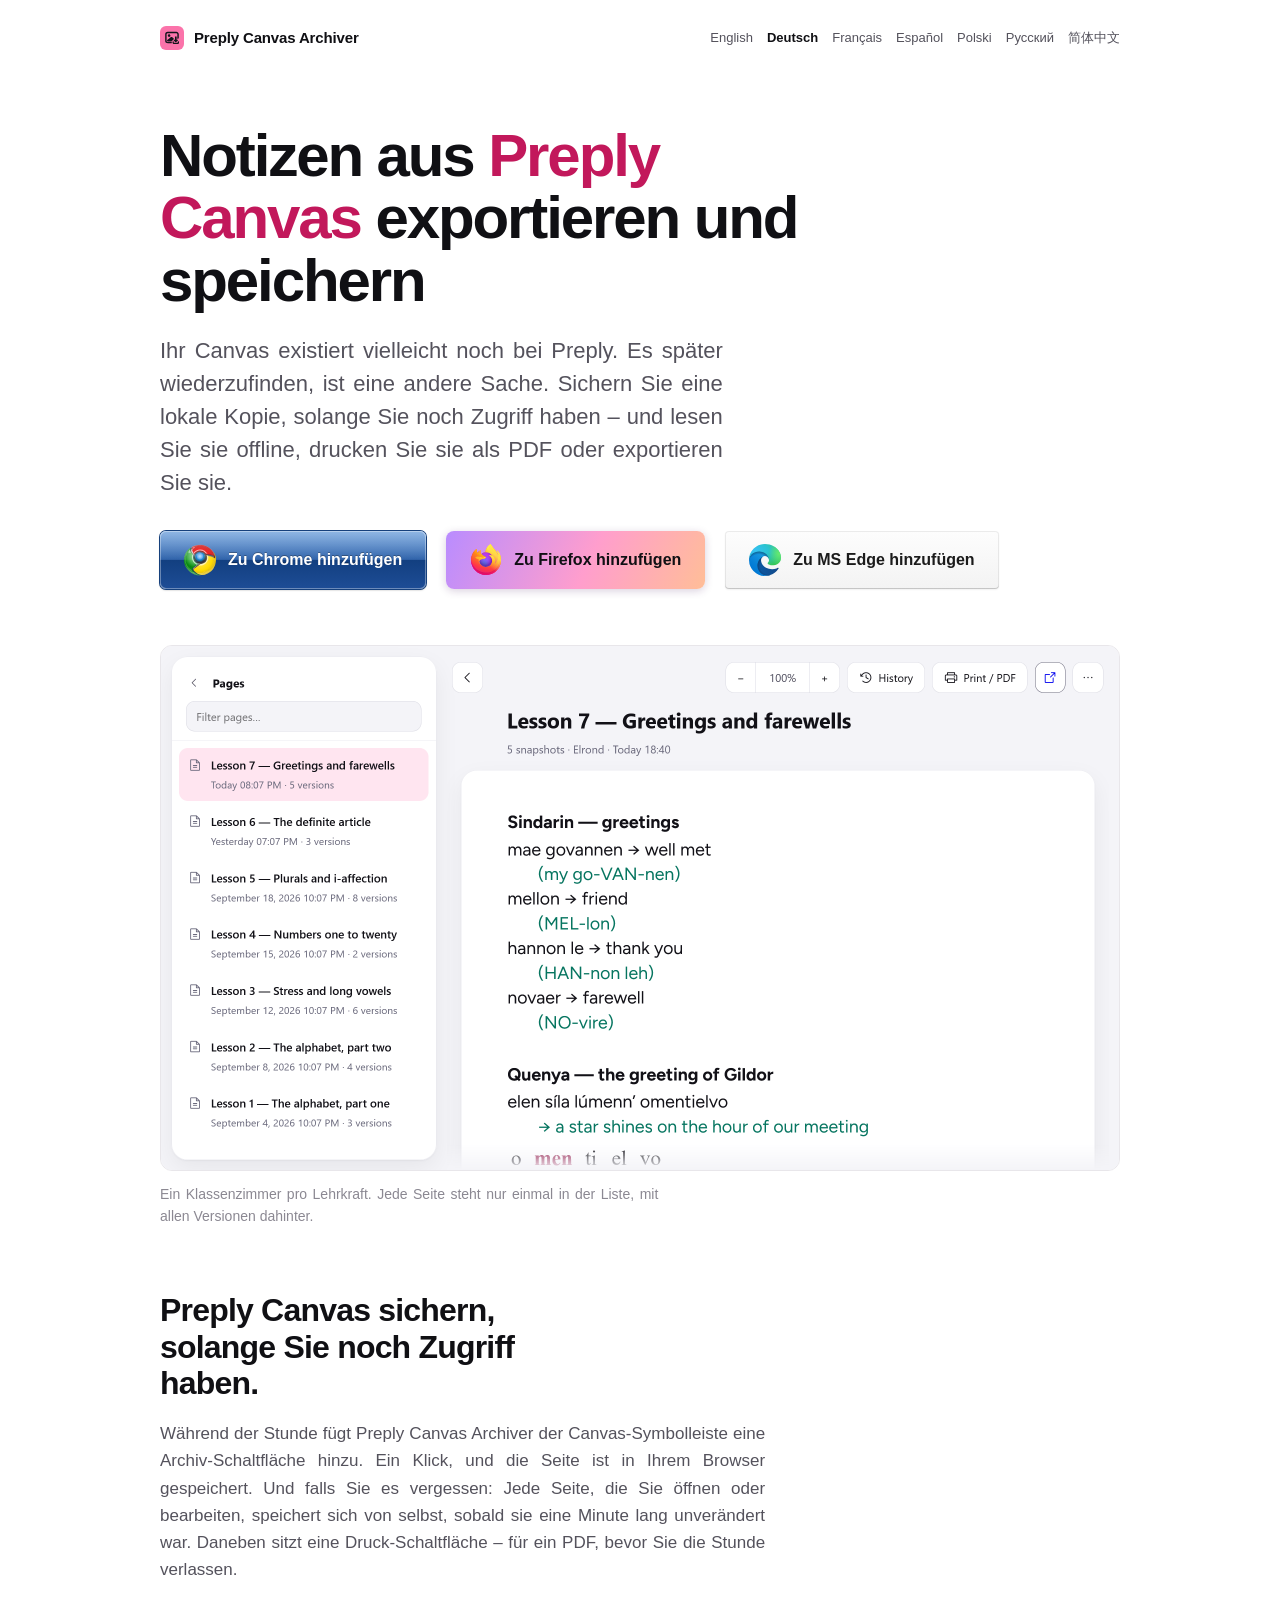
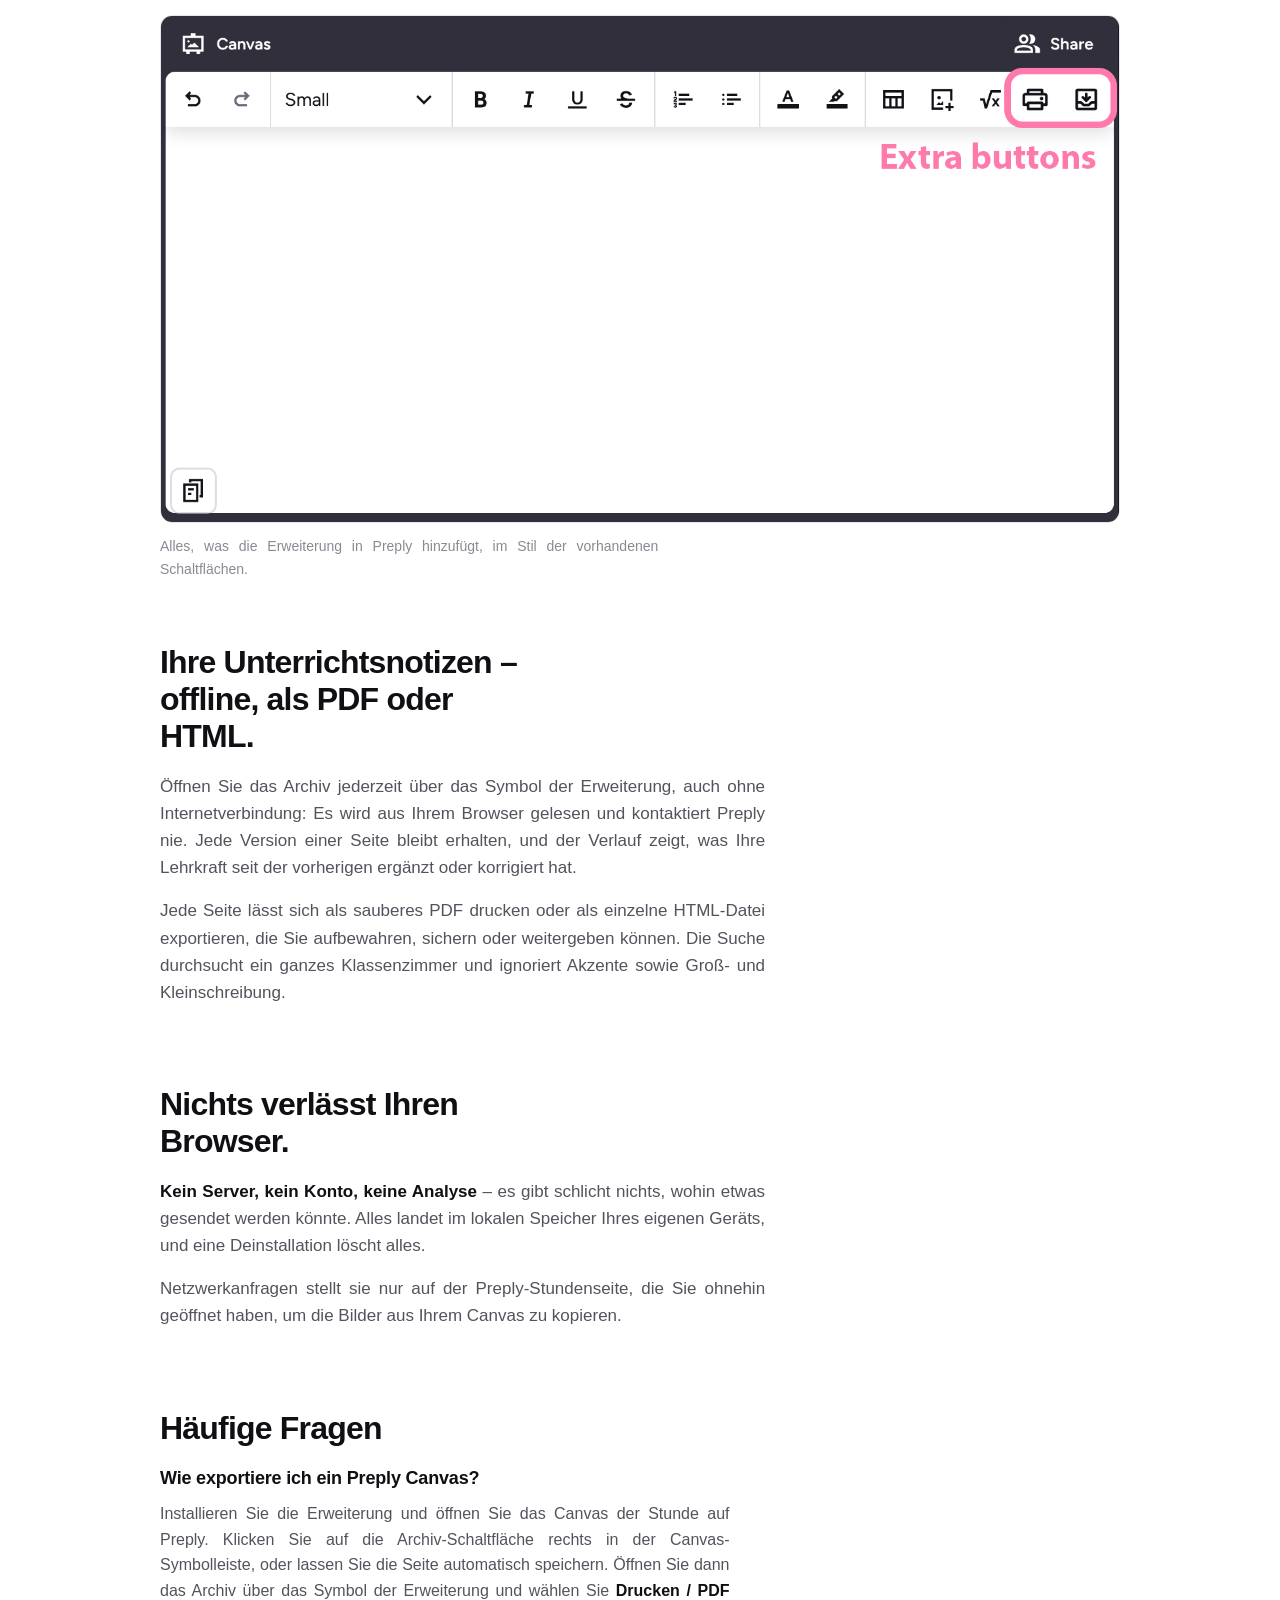
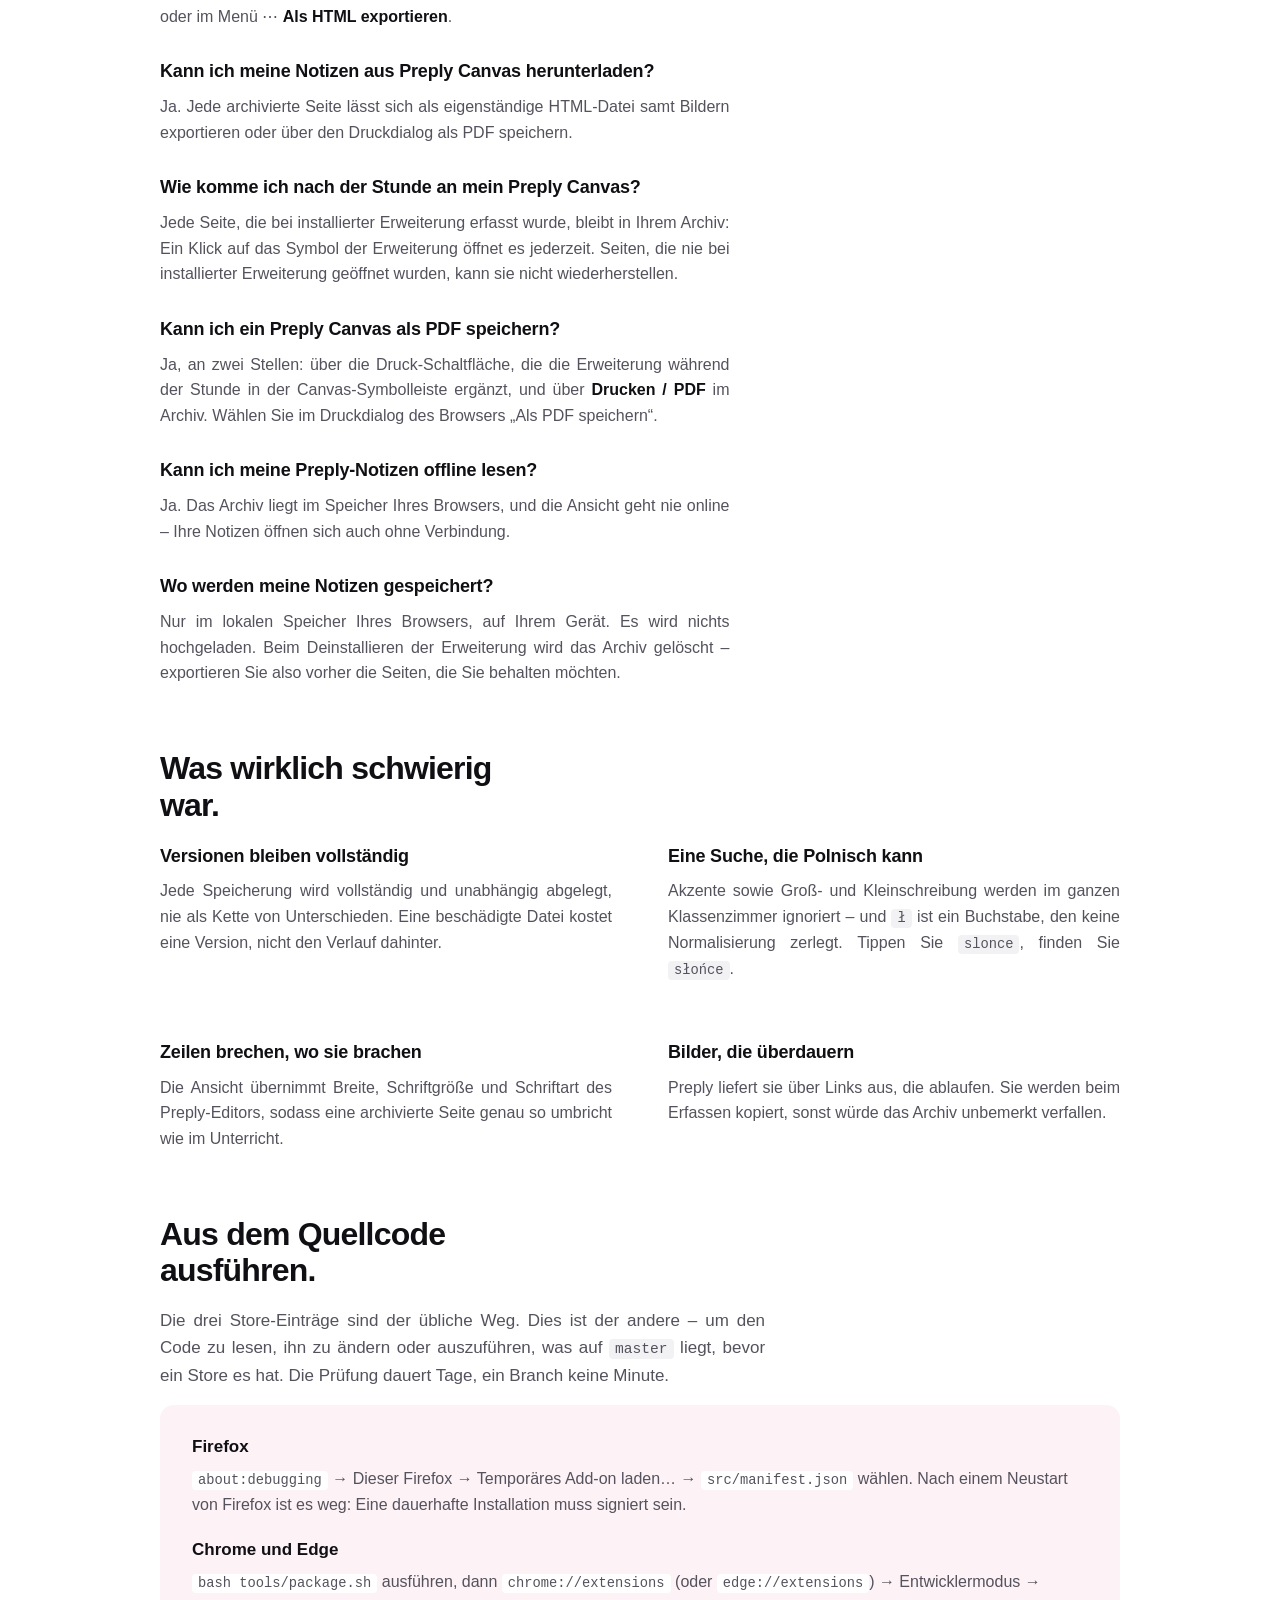
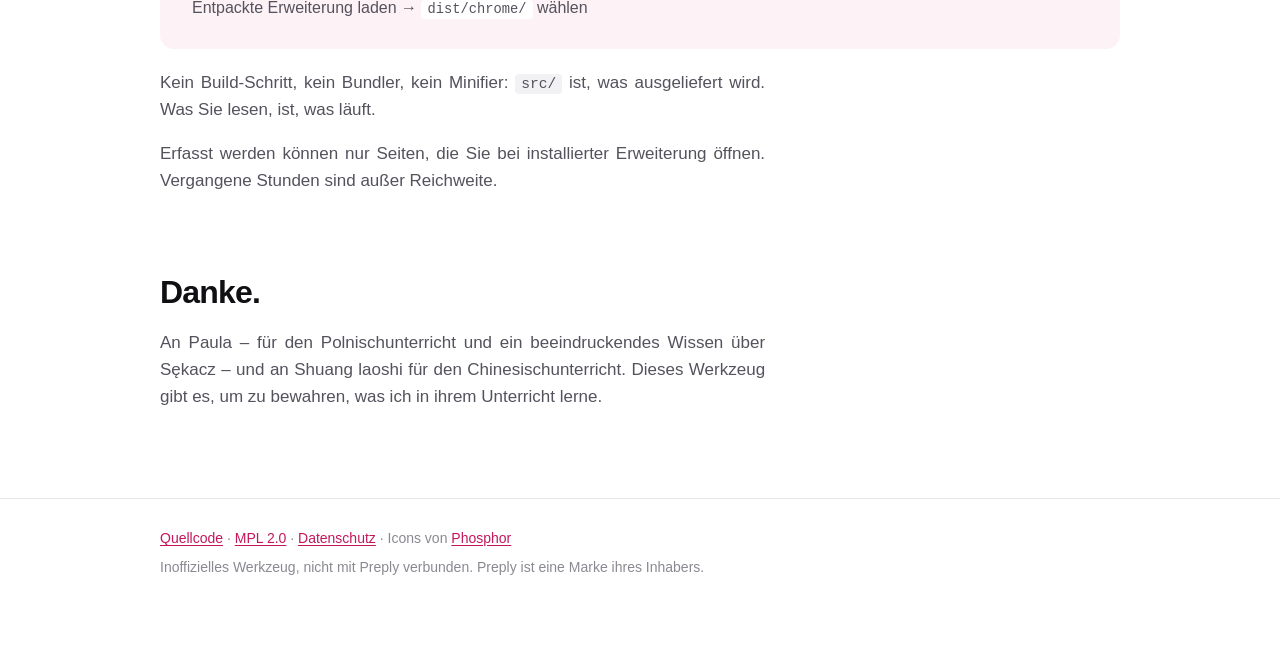
==== docs/de/index.html @ 2bdf7460 "feat(i18n): add German to the extension and the landing page" ====
<!doctype html>
<!-- This Source Code Form is subject to the terms of the Mozilla Public
     License, v. 2.0. If a copy of the MPL was not distributed with this
     file, You can obtain one at https://mozilla.org/MPL/2.0/.

     Generated by tools/build-pages.sh from tools/pages/. Do not edit. -->
<html lang="de">
<head>
<meta charset="utf-8">
<meta name="viewport" content="width=device-width, initial-scale=1">
<title>Preply Canvas exportieren und speichern — Preply Canvas Archiver</title>
<meta name="description" content="Sichern Sie Ihre Notizen aus Preply Canvas, solange Sie noch Zugriff haben. Offline lesen, als PDF drucken oder als HTML exportieren. Kostenlos.">
<link rel="canonical" href="https://mars073.github.io/Preply-canvas-archiver/de/">
<link rel="alternate" hreflang="en" href="https://mars073.github.io/Preply-canvas-archiver/">
<link rel="alternate" hreflang="de" href="https://mars073.github.io/Preply-canvas-archiver/de/">
<link rel="alternate" hreflang="fr" href="https://mars073.github.io/Preply-canvas-archiver/fr/">
<link rel="alternate" hreflang="es" href="https://mars073.github.io/Preply-canvas-archiver/es/">
<link rel="alternate" hreflang="pl" href="https://mars073.github.io/Preply-canvas-archiver/pl/">
<link rel="alternate" hreflang="ru" href="https://mars073.github.io/Preply-canvas-archiver/ru/">
<link rel="alternate" hreflang="zh-Hans" href="https://mars073.github.io/Preply-canvas-archiver/zh/">
<link rel="alternate" hreflang="x-default" href="https://mars073.github.io/Preply-canvas-archiver/">
<link rel="icon" type="image/svg+xml" href="../logo.svg">
<meta property="og:type" content="website">
<meta property="og:site_name" content="Preply Canvas Archiver">
<meta property="og:locale" content="de_DE">
<meta property="og:locale:alternate" content="en_US">
<meta property="og:locale:alternate" content="fr_FR">
<meta property="og:locale:alternate" content="es_ES">
<meta property="og:locale:alternate" content="pl_PL">
<meta property="og:locale:alternate" content="ru_RU">
<meta property="og:locale:alternate" content="zh_CN">
<meta property="og:title" content="Notizen aus Preply Canvas exportieren und speichern">
<meta property="og:description" content="Legen Sie eine lokale Kopie Ihres Preply Canvas an, solange Sie noch Zugriff haben: offline lesen, als PDF drucken, exportieren.">
<meta property="og:url" content="https://mars073.github.io/Preply-canvas-archiver/de/">
<meta property="og:image" content="https://mars073.github.io/Preply-canvas-archiver/og-image.png">
<meta property="og:image:width" content="1200">
<meta property="og:image:height" content="630">
<meta property="og:image:alt" content="Die Archivansicht: die Seiten eines Klassenzimmers und eine archivierte Preply-Canvas-Seite.">
<meta name="twitter:card" content="summary_large_image">
<script type="application/ld+json">
{
  "@context": "https://schema.org",
  "@graph": [
    {
      "@type": "SoftwareApplication",
      "name": "Preply Canvas Archiver",
      "applicationCategory": "BrowserApplication",
      "operatingSystem": "Firefox, Chrome, Edge",
      "description": "Browsererweiterung, die die Canvas-Seiten von Preply-Stunden lokal speichert, um sie offline zu lesen, als PDF zu drucken oder als HTML zu exportieren – jede Version bleibt erhalten.",
      "url": "https://mars073.github.io/Preply-canvas-archiver/de/",
      "codeRepository": "https://github.com/Mars073/Preply-canvas-archiver",
      "license": "https://www.mozilla.org/MPL/2.0/",
      "isAccessibleForFree": true,
      "offers": {
        "@type": "Offer",
        "price": "0",
        "priceCurrency": "EUR"
      },
      "inLanguage": [
        "en",
        "de",
        "fr",
        "es",
        "pl",
        "ru",
        "zh-Hans"
      ]
    },
    {
      "@type": "FAQPage",
      "inLanguage": "de",
      "mainEntity": [
        {
          "@type": "Question",
          "name": "Wie exportiere ich ein Preply Canvas?",
          "acceptedAnswer": {
            "@type": "Answer",
            "text": "Installieren Sie die Erweiterung und öffnen Sie das Canvas der Stunde auf Preply. Klicken Sie auf die Archiv-Schaltfläche rechts in der Canvas-Symbolleiste, oder lassen Sie die Seite automatisch speichern. Öffnen Sie dann das Archiv über das Symbol der Erweiterung und wählen Sie Drucken / PDF oder im Menü ⋯ Als HTML exportieren."
          }
        },
        {
          "@type": "Question",
          "name": "Kann ich meine Notizen aus Preply Canvas herunterladen?",
          "acceptedAnswer": {
            "@type": "Answer",
            "text": "Ja. Jede archivierte Seite lässt sich als eigenständige HTML-Datei samt Bildern exportieren oder über den Druckdialog als PDF speichern."
          }
        },
        {
          "@type": "Question",
          "name": "Wie komme ich nach der Stunde an mein Preply Canvas?",
          "acceptedAnswer": {
            "@type": "Answer",
            "text": "Jede Seite, die bei installierter Erweiterung erfasst wurde, bleibt in Ihrem Archiv: Ein Klick auf das Symbol der Erweiterung öffnet es jederzeit. Seiten, die nie bei installierter Erweiterung geöffnet wurden, kann sie nicht wiederherstellen."
          }
        },
        {
          "@type": "Question",
          "name": "Kann ich ein Preply Canvas als PDF speichern?",
          "acceptedAnswer": {
            "@type": "Answer",
            "text": "Ja, an zwei Stellen: über die Druck-Schaltfläche, die die Erweiterung während der Stunde in der Canvas-Symbolleiste ergänzt, und über Drucken / PDF im Archiv. Wählen Sie im Druckdialog des Browsers „Als PDF speichern“."
          }
        },
        {
          "@type": "Question",
          "name": "Kann ich meine Preply-Notizen offline lesen?",
          "acceptedAnswer": {
            "@type": "Answer",
            "text": "Ja. Das Archiv liegt im Speicher Ihres Browsers, und die Ansicht geht nie online – Ihre Notizen öffnen sich auch ohne Verbindung."
          }
        },
        {
          "@type": "Question",
          "name": "Wo werden meine Notizen gespeichert?",
          "acceptedAnswer": {
            "@type": "Answer",
            "text": "Nur im lokalen Speicher Ihres Browsers, auf Ihrem Gerät. Es wird nichts hochgeladen. Beim Deinstallieren der Erweiterung wird das Archiv gelöscht – exportieren Sie also vorher die Seiten, die Sie behalten möchten."
          }
        }
      ]
    }
  ]
}
</script>
<style>
:root{
  --bg:#fff; --ink:#101014; --ink-2:#54525c; --ink-3:#8b8892;
  --rule:#e8e6ea; --accent:#c2185b; --tint:#fdf2f6;
  --ease-out:cubic-bezier(.22,.61,.36,1);
  --w:64rem;
}
*{box-sizing:border-box}
body{
  margin:0;background:var(--bg);color:var(--ink);
  font:17px/1.6 -apple-system,BlinkMacSystemFont,"Segoe UI",Roboto,Helvetica,Arial,sans-serif;
  -webkit-font-smoothing:antialiased;
}
.w{max-width:var(--w);margin:0 auto;padding:0 32px}
a{color:var(--accent);text-underline-offset:2px}
:focus-visible{outline:2px solid var(--accent);outline-offset:3px;border-radius:4px}
.skip{position:absolute;left:32px;top:20px;transform:translateY(-250%);
  background:var(--ink);color:#fff;padding:10px 16px;text-decoration:none;z-index:9}
.skip:focus{transform:none}
.top{display:flex;flex-wrap:wrap;align-items:center;gap:10px;padding:26px 0}
.top img{width:24px;height:24px;border-radius:6px}
.top b{font-size:15px;font-weight:650;letter-spacing:-.01em}
.top nav{margin-left:auto;display:flex;flex-wrap:wrap;gap:4px 14px;font-size:13px}
.top nav a{color:var(--ink-2);text-decoration:none;padding:2px 0}
.top nav a:hover{color:var(--accent);text-decoration:underline}
.top nav a[aria-current]{color:var(--ink);font-weight:650}
h1{font-size:clamp(34px,5.6vw,60px);line-height:1.04;letter-spacing:-.035em;
  font-weight:680;margin:48px 0 0;max-width:20ch}
h1 em{font-style:normal;color:var(--accent)}
.sub{font-size:clamp(18px,2.1vw,22px);line-height:1.5;color:var(--ink-2);
  max-width:46ch;margin:22px 0 0}
.actions{display:flex;gap:20px;align-items:center;flex-wrap:wrap;margin:32px 0 0}
.actions > a{display:inline-flex;align-items:center;gap:12px;
  background:var(--ink);color:#fff;
  padding:13px 24px;border-radius:8px;text-decoration:none;font-weight:600;font-size:16px}
.actions > a:hover{background:var(--accent)}
.actions > a.glossy{position:relative;overflow:hidden;
  border-radius:6px;
  background:linear-gradient(#5590d6,#255ba6 49%,#123f80 50%,#1e4d96);
  box-shadow:inset 0 0 0 1px rgba(255,255,255,.35),
             0 0 0 1px #16407c,
             0 1px 2px rgba(0,0,0,.35);
  text-shadow:0 -1px 0 rgba(0,0,0,.35)}
.actions > a.glossy::after{content:"";position:absolute;
  left:0;right:0;top:0;height:50%;pointer-events:none;
  background:linear-gradient(rgba(255,255,255,.35),rgba(255,255,255,.05))}
.actions > a.glossy:hover{
  background:linear-gradient(#6ba2e2,#2e69b8 49%,#174a90 50%,#2557a6)}
.actions > a.glossy:active{
  background:linear-gradient(#123f80,#255ba6 50%,#3f7cc0);
  box-shadow:inset 0 2px 3px rgba(0,0,0,.35), 0 0 0 1px #16407c}
.actions > a.glossy:active::after{opacity:.35}
.actions > a.edge{border-radius:4px;color:#1b1b1b;
  background:linear-gradient(#fdfdfd,#f3f3f3);
  box-shadow:inset 0 0 0 1px rgba(0,0,0,.07),
             inset 0 -1px 0 rgba(0,0,0,.13),
             0 1px 2px rgba(0,0,0,.06)}
.actions > a.edge:hover{background:linear-gradient(#f6f6f6,#ededed)}
.actions > a.edge:active{background:#eaeaea;
  box-shadow:inset 0 0 0 1px rgba(0,0,0,.09)}
.actions img{display:block;flex:0 0 auto;width:32px;height:32px}
.actions > a.alpenglow{color:var(--ink);overflow:hidden;
  background:linear-gradient(115deg,#b98cff,#ff9ecd 25%,#ffc58c 50%,#ff9ecd 75%,#b98cff);
  background-size:220% 220%;background-position:0% 0%;
  box-shadow:0 2px 8px rgba(64,20,90,.2);
  transition:background-position .6s var(--ease-out), box-shadow .3s var(--ease-out)}
.actions > a.alpenglow .face{display:inline-flex;align-items:center;gap:12px;
  transition:transform .3s var(--ease-out)}
.actions > a.alpenglow:hover{background-position:100% 100%;
  box-shadow:0 5px 14px rgba(64,20,90,.26)}
.actions > a.alpenglow:hover .face{transform:scale(1.06)}
.actions > a.alpenglow:active{box-shadow:0 1px 3px rgba(64,20,90,.22)}
.actions > a.alpenglow:active .face{transform:scale(1.02)}
@media (prefers-reduced-motion: reduce){
  .actions > a.alpenglow,.actions > a.alpenglow .face{transition:none}
  .actions > a.alpenglow:hover .face,
  .actions > a.alpenglow:active .face{transform:none}
}
.shot{margin:56px 0 0;border:1px solid var(--rule);border-radius:12px;
  overflow:hidden;background:var(--bg)}
.shot img{width:100%;height:auto;display:block}
.cap{margin:12px 0 0;font-size:14px;color:var(--ink-3)}
section{padding:64px 0 0}
h2{font-size:clamp(24px,3vw,32px);line-height:1.15;letter-spacing:-.025em;
  font-weight:660;margin:0 0 18px;max-width:22ch}
p{margin:0 0 16px;max-width:64ch;color:var(--ink-2);
  text-align:justify;hyphens:auto}
p strong{color:var(--ink);font-weight:600}
:lang(zh) p{text-align:start}
.pair{display:grid;gap:36px;grid-template-columns:1fr}
@media (min-width:800px){.pair{grid-template-columns:1fr 1fr;gap:56px}}
.pair h3{font-size:18px;font-weight:650;margin:0 0 8px;letter-spacing:-.01em}
.pair p{margin:0;font-size:16px}
.faq h3{font-size:18px;font-weight:650;margin:28px 0 8px;letter-spacing:-.01em;max-width:64ch}
.faq h3:first-child{margin-top:0}
.faq p{margin:0;font-size:16px}
.steps{background:var(--tint);border-radius:14px;padding:28px 32px;margin-top:8px}
.steps dt{font-weight:650;margin-top:18px}
.steps dt:first-of-type{margin-top:0}
.steps dd{margin:6px 0 0;color:var(--ink-2);font-size:16px}
code{font-family:ui-monospace,SFMono-Regular,Menlo,Consolas,monospace;
  font-size:.86em;background:#f2f1f4;padding:2px 6px;border-radius:4px}
.steps code{background:#fff}
footer{margin-top:88px;border-top:1px solid var(--rule);padding:28px 0 64px}
footer p{font-size:14px;color:var(--ink-3);margin:0 0 6px;max-width:none}
</style>
</head>
<body>

<a class="skip" href="#content">Zum Inhalt springen</a>

<div class="w">
  <header class="top">
    <img src="../logo.svg" alt="">
    <b>Preply Canvas Archiver</b>
    <nav aria-label="Sprache">
      <a href="../" hreflang="en" lang="en">English</a>
      <a href="../de/" hreflang="de" lang="de" aria-current="page">Deutsch</a>
      <a href="../fr/" hreflang="fr" lang="fr">Français</a>
      <a href="../es/" hreflang="es" lang="es">Español</a>
      <a href="../pl/" hreflang="pl" lang="pl">Polski</a>
      <a href="../ru/" hreflang="ru" lang="ru">Русский</a>
      <a href="../zh/" hreflang="zh-Hans" lang="zh-Hans">简体中文</a>
    </nav>
  </header>
</div>

<main id="content">
  <div class="w">

    <h1>Notizen aus <em>Preply Canvas</em> exportieren und speichern</h1>
    <p class="sub">Ihr Canvas existiert vielleicht noch bei Preply. Es später wiederzufinden, ist eine andere Sache. Sichern Sie eine lokale Kopie, solange Sie noch Zugriff haben – und lesen Sie sie offline, drucken Sie sie als PDF oder exportieren Sie sie.</p>
    <div class="actions">
      <a class="glossy" href="https://chromewebstore.google.com/detail/preply-canvas-archiver/clhcjjambcaodbnaenpimnbedlhohmdj">
        <img src="../icons/chrome.svg" width="32" height="32" alt="" aria-hidden="true">
        Zu Chrome hinzufügen
      </a>
      <a class="alpenglow" href="https://addons.mozilla.org/firefox/addon/preply-canvas-archiver/">
        <span class="face">
          <img src="../icons/firefox.svg" width="32" height="32" alt="" aria-hidden="true">
          Zu Firefox hinzufügen
        </span>
      </a>
      <a class="edge" href="https://microsoftedge.microsoft.com/addons/detail/preply-canvas-archiver/ocbalfmganjedonhaekgbpkiljhiongf">
        <img src="../icons/edge.svg" width="32" height="32" alt="" aria-hidden="true">
        Zu MS Edge hinzufügen
      </a>
    </div>

    <div class="shot">
      <img src="../screenshots/archive-viewer.png" width="1916" height="1048" decoding="async"
           alt="Die Archivansicht: links die Seiten eines Klassenzimmers, rechts das archivierte Dokument, darüber Zoom, Verlauf und Drucken.">
    </div>
    <p class="cap">Ein Klassenzimmer pro Lehrkraft. Jede Seite steht nur einmal in der Liste, mit allen Versionen dahinter.</p>

    <section>
      <h2>Preply Canvas sichern, solange Sie noch Zugriff haben.</h2>
      <p>Während der Stunde fügt Preply Canvas Archiver der Canvas-Symbolleiste eine Archiv-Schaltfläche hinzu. Ein Klick, und die Seite ist in Ihrem Browser gespeichert. Und falls Sie es vergessen: Jede Seite, die Sie öffnen oder bearbeiten, speichert sich von selbst, sobald sie eine Minute lang unverändert war. Daneben sitzt eine Druck-Schaltfläche – für ein PDF, bevor Sie die Stunde verlassen.</p>
      <div class="shot" style="margin-top:32px">
        <img src="../screenshots/toolbar-button.png" width="1461" height="772" loading="lazy" decoding="async"
             alt="Die Canvas-Symbolleiste von Preply mit zwei zusätzlichen Schaltflächen rechts, Drucken und Archivieren, rosa umrahmt und mit Extra buttons beschriftet.">
      </div>
      <p class="cap">Alles, was die Erweiterung in Preply hinzufügt, im Stil der vorhandenen Schaltflächen.</p>
    </section>

    <section>
      <h2>Ihre Unterrichtsnotizen – offline, als PDF oder HTML.</h2>
      <p>Öffnen Sie das Archiv jederzeit über das Symbol der Erweiterung, auch ohne Internetverbindung: Es wird aus Ihrem Browser gelesen und kontaktiert Preply nie. Jede Version einer Seite bleibt erhalten, und der Verlauf zeigt, was Ihre Lehrkraft seit der vorherigen ergänzt oder korrigiert hat.</p>
      <p>Jede Seite lässt sich als sauberes PDF drucken oder als einzelne HTML-Datei exportieren, die Sie aufbewahren, sichern oder weitergeben können. Die Suche durchsucht ein ganzes Klassenzimmer und ignoriert Akzente sowie Groß- und Kleinschreibung.</p>
    </section>

    <section>
      <h2>Nichts verlässt Ihren Browser.</h2>
      <p><strong>Kein Server, kein Konto, keine Analyse</strong> – es gibt schlicht nichts, wohin etwas gesendet werden könnte. Alles landet im lokalen Speicher Ihres eigenen Geräts, und eine Deinstallation löscht alles.</p>
      <p>Netzwerkanfragen stellt sie nur auf der Preply-Stundenseite, die Sie ohnehin geöffnet haben, um die Bilder aus Ihrem Canvas zu kopieren.</p>
    </section>

    <section id="faq">
      <h2>Häufige Fragen</h2>
      <div class="faq">
        <h3>Wie exportiere ich ein Preply Canvas?</h3>
        <p>Installieren Sie die Erweiterung und öffnen Sie das Canvas der Stunde auf Preply. Klicken Sie auf die Archiv-Schaltfläche rechts in der Canvas-Symbolleiste, oder lassen Sie die Seite automatisch speichern. Öffnen Sie dann das Archiv über das Symbol der Erweiterung und wählen Sie <strong>Drucken / PDF</strong> oder im Menü ⋯ <strong>Als HTML exportieren</strong>.</p>
        <h3>Kann ich meine Notizen aus Preply Canvas herunterladen?</h3>
        <p>Ja. Jede archivierte Seite lässt sich als eigenständige HTML-Datei samt Bildern exportieren oder über den Druckdialog als PDF speichern.</p>
        <h3>Wie komme ich nach der Stunde an mein Preply Canvas?</h3>
        <p>Jede Seite, die bei installierter Erweiterung erfasst wurde, bleibt in Ihrem Archiv: Ein Klick auf das Symbol der Erweiterung öffnet es jederzeit. Seiten, die nie bei installierter Erweiterung geöffnet wurden, kann sie nicht wiederherstellen.</p>
        <h3>Kann ich ein Preply Canvas als PDF speichern?</h3>
        <p>Ja, an zwei Stellen: über die Druck-Schaltfläche, die die Erweiterung während der Stunde in der Canvas-Symbolleiste ergänzt, und über <strong>Drucken / PDF</strong> im Archiv. Wählen Sie im Druckdialog des Browsers „Als PDF speichern“.</p>
        <h3>Kann ich meine Preply-Notizen offline lesen?</h3>
        <p>Ja. Das Archiv liegt im Speicher Ihres Browsers, und die Ansicht geht nie online – Ihre Notizen öffnen sich auch ohne Verbindung.</p>
        <h3>Wo werden meine Notizen gespeichert?</h3>
        <p>Nur im lokalen Speicher Ihres Browsers, auf Ihrem Gerät. Es wird nichts hochgeladen. Beim Deinstallieren der Erweiterung wird das Archiv gelöscht – exportieren Sie also vorher die Seiten, die Sie behalten möchten.</p>
      </div>
    </section>

    <section>
      <h2>Was wirklich schwierig war.</h2>
      <div class="pair">
        <div>
          <h3>Versionen bleiben vollständig</h3>
          <p>Jede Speicherung wird vollständig und unabhängig abgelegt, nie als Kette von Unterschieden. Eine beschädigte Datei kostet eine Version, nicht den Verlauf dahinter.</p>
        </div>
        <div>
          <h3>Eine Suche, die Polnisch kann</h3>
          <p>Akzente sowie Groß- und Kleinschreibung werden im ganzen Klassenzimmer ignoriert – und <code>ł</code> ist ein Buchstabe, den keine Normalisierung zerlegt. Tippen Sie <code>slonce</code>, finden Sie <code>słońce</code>.</p>
        </div>
        <div>
          <h3>Zeilen brechen, wo sie brachen</h3>
          <p>Die Ansicht übernimmt Breite, Schriftgröße und Schriftart des Preply-Editors, sodass eine archivierte Seite genau so umbricht wie im Unterricht.</p>
        </div>
        <div>
          <h3>Bilder, die überdauern</h3>
          <p>Preply liefert sie über Links aus, die ablaufen. Sie werden beim Erfassen kopiert, sonst würde das Archiv unbemerkt verfallen.</p>
        </div>
      </div>
    </section>

    <section>
      <h2>Aus dem Quellcode ausführen.</h2>
      <p>Die drei Store-Einträge sind der übliche Weg. Dies ist der andere – um den Code zu lesen, ihn zu ändern oder auszuführen, was auf <code>master</code> liegt, bevor ein Store es hat. Die Prüfung dauert Tage, ein Branch keine Minute.</p>
      <dl class="steps">
        <dt>Firefox</dt>
        <dd><code>about:debugging</code> → Dieser Firefox → Temporäres Add-on laden… → <code>src/manifest.json</code> wählen. Nach einem Neustart von Firefox ist es weg: Eine dauerhafte Installation muss signiert sein.</dd>
        <dt>Chrome und Edge</dt>
        <dd><code>bash tools/package.sh</code> ausführen, dann <code>chrome://extensions</code> (oder <code>edge://extensions</code>) → Entwicklermodus → Entpackte Erweiterung laden → <code>dist/chrome/</code> wählen</dd>
      </dl>
      <p style="margin-top:20px">Kein Build-Schritt, kein Bundler, kein Minifier: <code>src/</code> ist, was ausgeliefert wird. Was Sie lesen, ist, was läuft.</p>
      <p>Erfasst werden können nur Seiten, die Sie bei installierter Erweiterung öffnen. Vergangene Stunden sind außer Reichweite.</p>
    </section>

    <section>
      <h2>Danke.</h2>
      <p>An Paula – für den Polnischunterricht und ein beeindruckendes Wissen über Sękacz – und an Shuang laoshi für den Chinesischunterricht. Dieses Werkzeug gibt es, um zu bewahren, was ich in ihrem Unterricht lerne.</p>
    </section>

  </div>
</main>

<footer>
  <div class="w">
    <p><a href="https://github.com/Mars073/Preply-canvas-archiver">Quellcode</a> ·
       <a href="https://github.com/Mars073/Preply-canvas-archiver/blob/master/LICENSE">MPL&nbsp;2.0</a> ·
       <a href="https://github.com/Mars073/Preply-canvas-archiver/blob/master/PRIVACY.md">Datenschutz</a> ·
       Icons von <a href="https://phosphoricons.com">Phosphor</a></p>
    <p>Inoffizielles Werkzeug, nicht mit Preply verbunden. Preply ist eine Marke ihres Inhabers.</p>
  </div>
</footer>

</body>
</html>
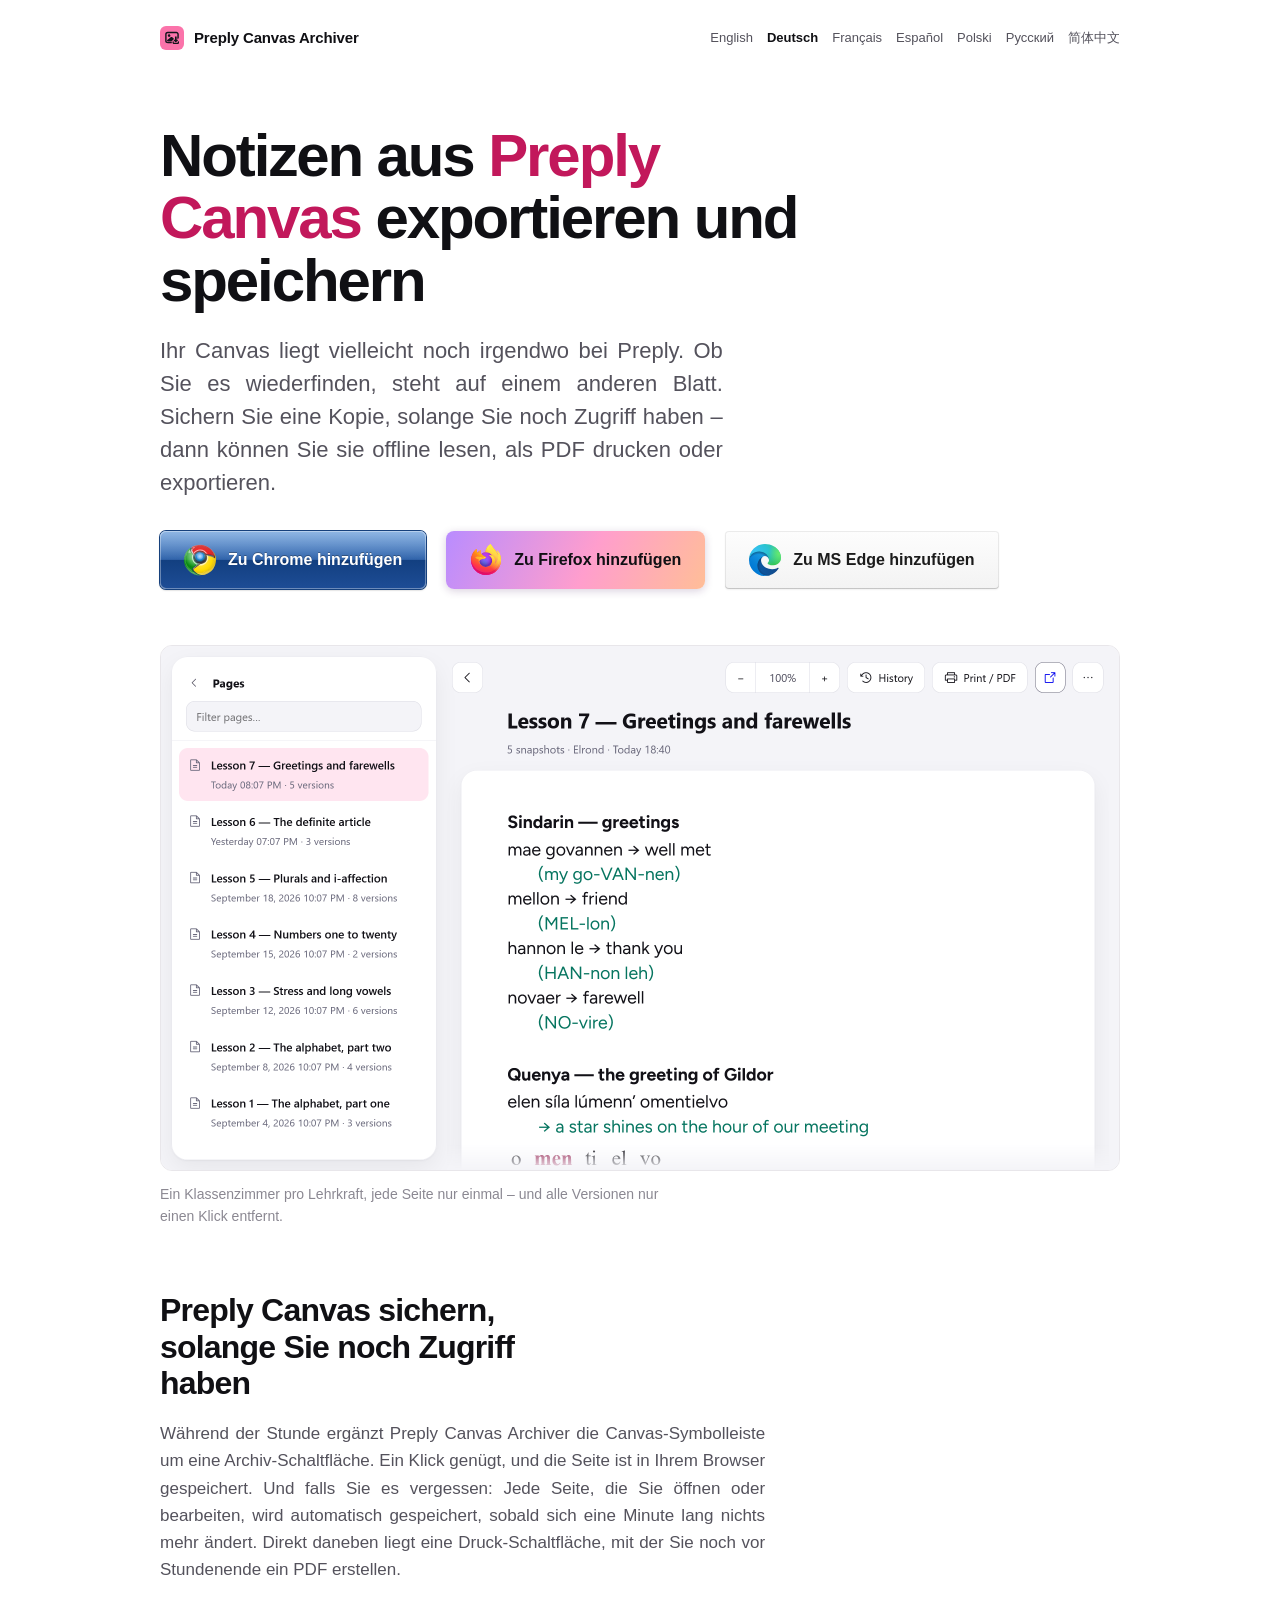
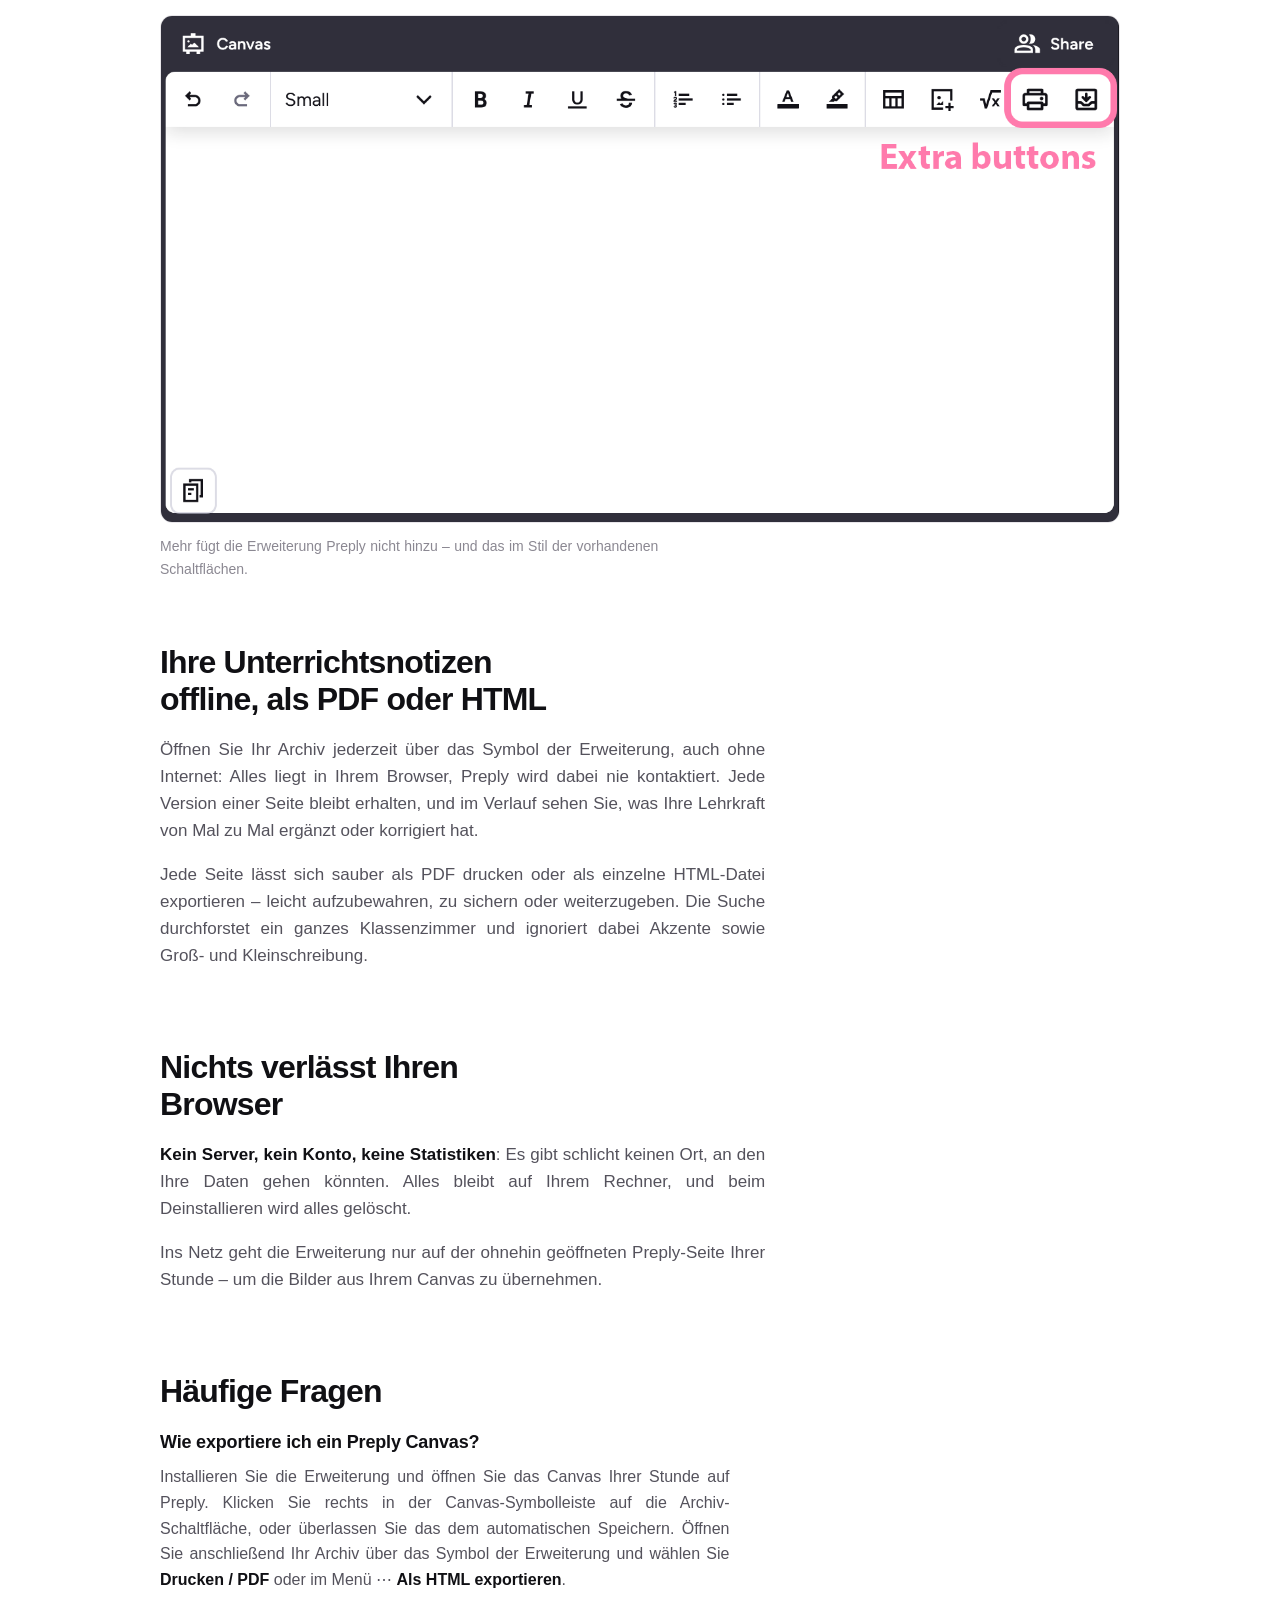
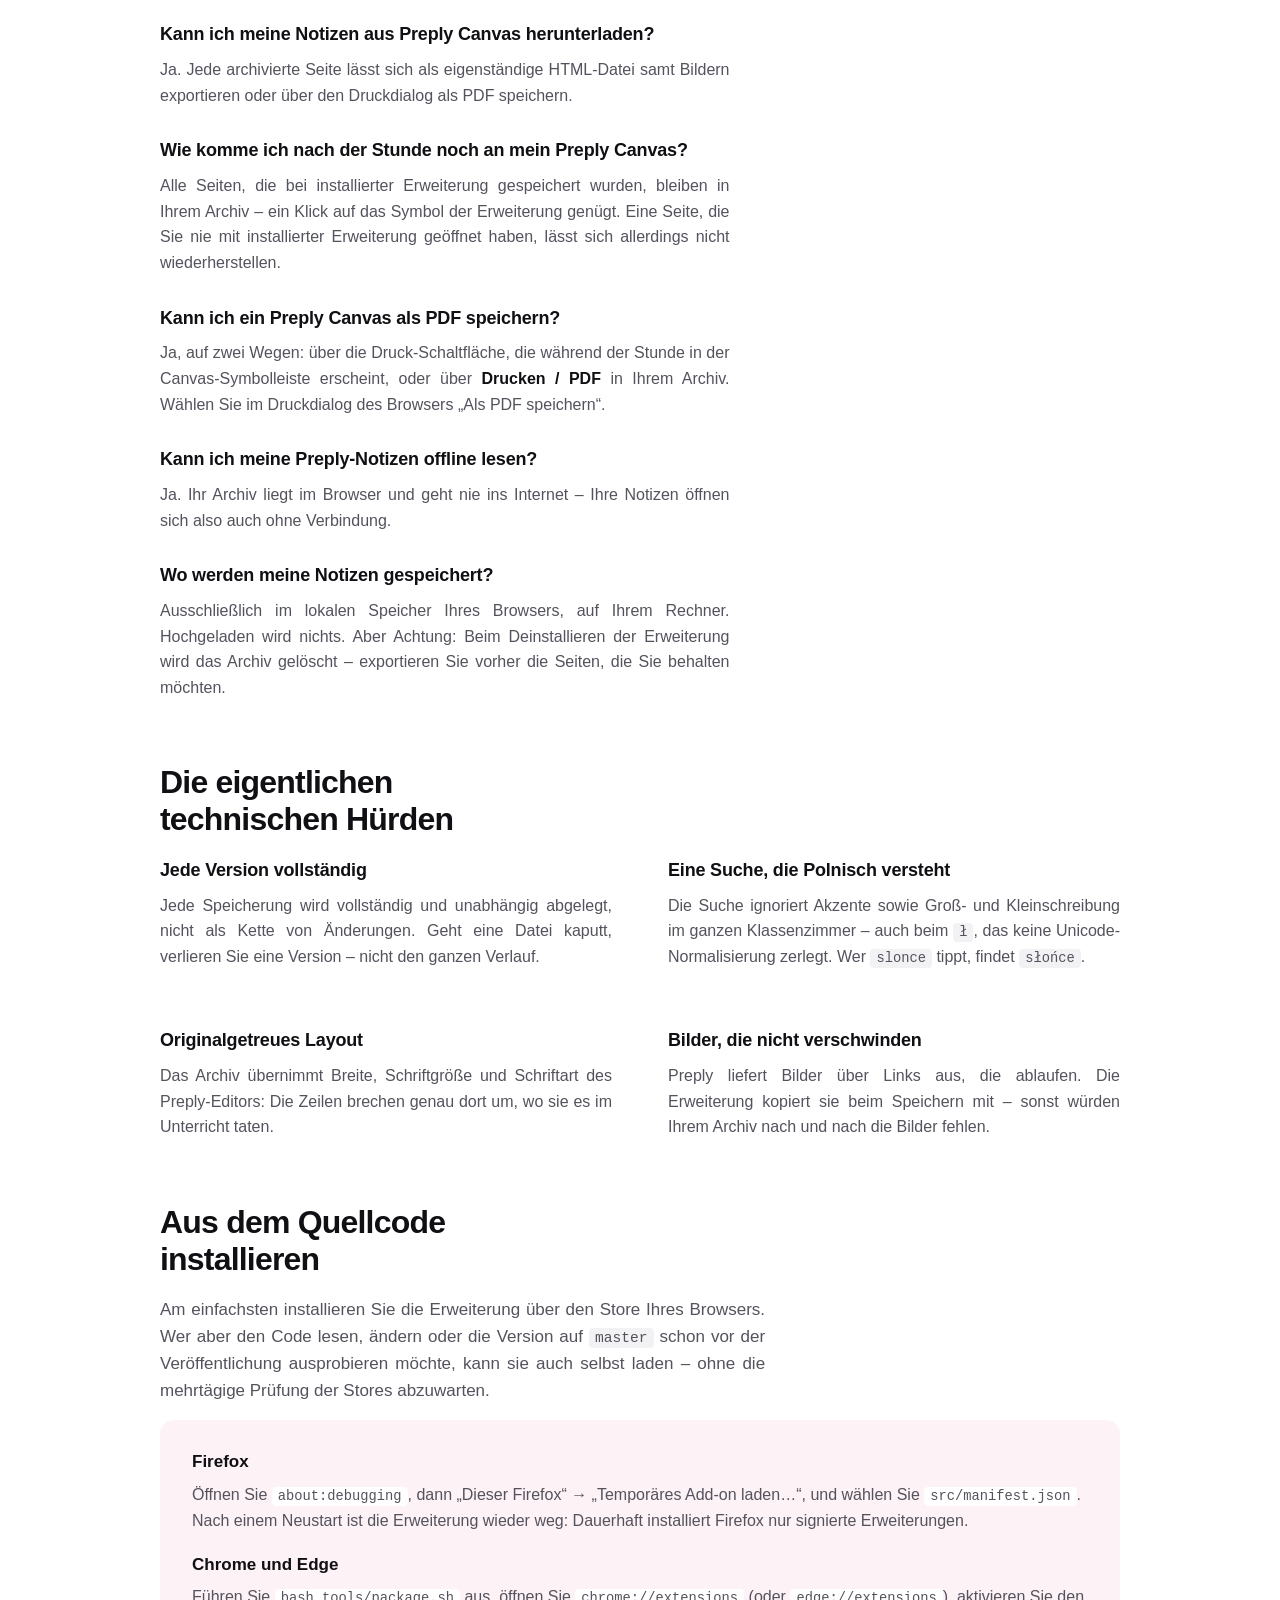
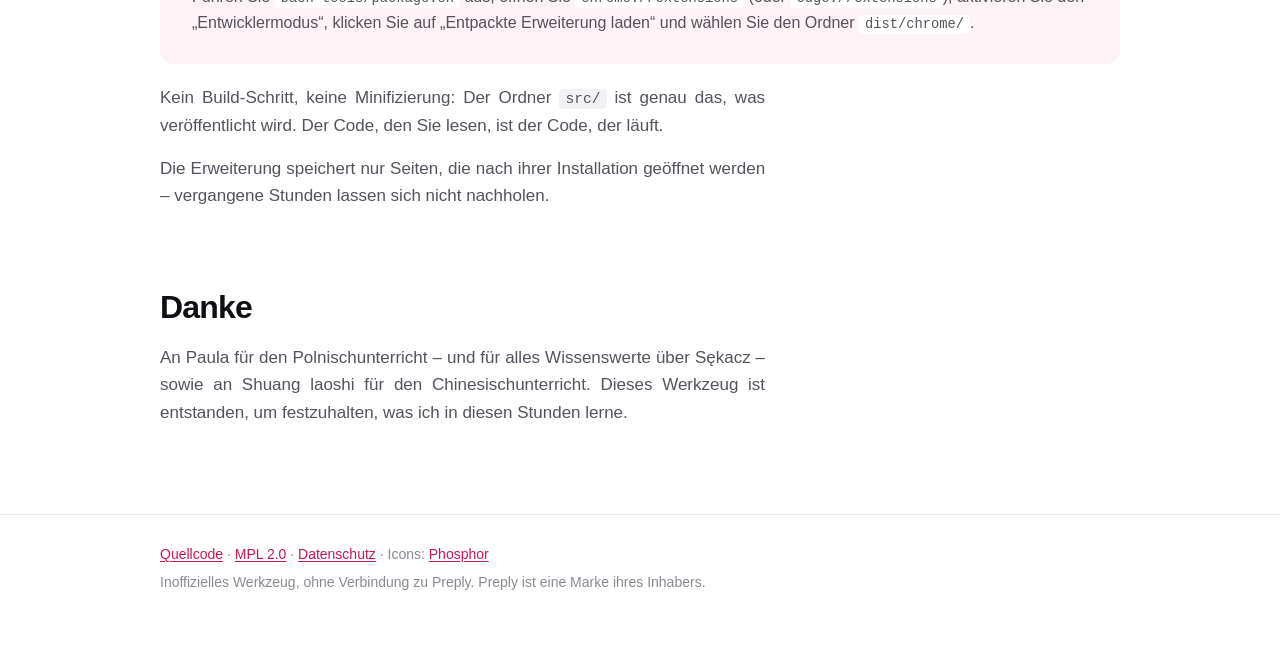
==== commit 196082f6: "fix(pages): rewrite every translation from meaning rather than word for word" ====
--- a/docs/de/index.html
+++ b/docs/de/index.html
@@ -9,7 +9,7 @@
 <meta charset="utf-8">
 <meta name="viewport" content="width=device-width, initial-scale=1">
 <title>Preply Canvas exportieren und speichern — Preply Canvas Archiver</title>
-<meta name="description" content="Sichern Sie Ihre Notizen aus Preply Canvas, solange Sie noch Zugriff haben. Offline lesen, als PDF drucken oder als HTML exportieren. Kostenlos.">
+<meta name="description" content="Sichern Sie Ihre Notizen aus Preply Canvas, solange Sie noch Zugriff haben. Offline lesen, als PDF oder HTML speichern. Kostenlose Erweiterung.">
 <link rel="canonical" href="https://mars073.github.io/Preply-canvas-archiver/de/">
 <link rel="alternate" hreflang="en" href="https://mars073.github.io/Preply-canvas-archiver/">
 <link rel="alternate" hreflang="de" href="https://mars073.github.io/Preply-canvas-archiver/de/">
@@ -30,12 +30,12 @@
 <meta property="og:locale:alternate" content="ru_RU">
 <meta property="og:locale:alternate" content="zh_CN">
 <meta property="og:title" content="Notizen aus Preply Canvas exportieren und speichern">
-<meta property="og:description" content="Legen Sie eine lokale Kopie Ihres Preply Canvas an, solange Sie noch Zugriff haben: offline lesen, als PDF drucken, exportieren.">
+<meta property="og:description" content="Sichern Sie Ihr Preply Canvas, solange Sie noch Zugriff haben – zum Offline-Lesen, als PDF oder als HTML-Datei.">
 <meta property="og:url" content="https://mars073.github.io/Preply-canvas-archiver/de/">
 <meta property="og:image" content="https://mars073.github.io/Preply-canvas-archiver/og-image.png">
 <meta property="og:image:width" content="1200">
 <meta property="og:image:height" content="630">
-<meta property="og:image:alt" content="Die Archivansicht: die Seiten eines Klassenzimmers und eine archivierte Preply-Canvas-Seite.">
+<meta property="og:image:alt" content="Das Archiv eines Preply-Klassenzimmers mit einer gespeicherten Canvas-Seite.">
 <meta name="twitter:card" content="summary_large_image">
 <script type="application/ld+json">
 {
@@ -46,7 +46,7 @@
       "name": "Preply Canvas Archiver",
       "applicationCategory": "BrowserApplication",
       "operatingSystem": "Firefox, Chrome, Edge",
-      "description": "Browsererweiterung, die die Canvas-Seiten von Preply-Stunden lokal speichert, um sie offline zu lesen, als PDF zu drucken oder als HTML zu exportieren – jede Version bleibt erhalten.",
+      "description": "Browsererweiterung, die die Canvas-Seiten Ihrer Preply-Stunden auf Ihrem Rechner speichert – zum Offline-Lesen, zum Drucken als PDF oder zum Exportieren als HTML, mit allen Versionen.",
       "url": "https://mars073.github.io/Preply-canvas-archiver/de/",
       "codeRepository": "https://github.com/Mars073/Preply-canvas-archiver",
       "license": "https://www.mozilla.org/MPL/2.0/",
@@ -75,7 +75,7 @@
           "name": "Wie exportiere ich ein Preply Canvas?",
           "acceptedAnswer": {
             "@type": "Answer",
-            "text": "Installieren Sie die Erweiterung und öffnen Sie das Canvas der Stunde auf Preply. Klicken Sie auf die Archiv-Schaltfläche rechts in der Canvas-Symbolleiste, oder lassen Sie die Seite automatisch speichern. Öffnen Sie dann das Archiv über das Symbol der Erweiterung und wählen Sie Drucken / PDF oder im Menü ⋯ Als HTML exportieren."
+            "text": "Installieren Sie die Erweiterung und öffnen Sie das Canvas Ihrer Stunde auf Preply. Klicken Sie rechts in der Canvas-Symbolleiste auf die Archiv-Schaltfläche, oder überlassen Sie das dem automatischen Speichern. Öffnen Sie anschließend Ihr Archiv über das Symbol der Erweiterung und wählen Sie Drucken / PDF oder im Menü ⋯ Als HTML exportieren."
           }
         },
         {
@@ -88,10 +88,10 @@
         },
         {
           "@type": "Question",
-          "name": "Wie komme ich nach der Stunde an mein Preply Canvas?",
-          "acceptedAnswer": {
-            "@type": "Answer",
-            "text": "Jede Seite, die bei installierter Erweiterung erfasst wurde, bleibt in Ihrem Archiv: Ein Klick auf das Symbol der Erweiterung öffnet es jederzeit. Seiten, die nie bei installierter Erweiterung geöffnet wurden, kann sie nicht wiederherstellen."
+          "name": "Wie komme ich nach der Stunde noch an mein Preply Canvas?",
+          "acceptedAnswer": {
+            "@type": "Answer",
+            "text": "Alle Seiten, die bei installierter Erweiterung gespeichert wurden, bleiben in Ihrem Archiv – ein Klick auf das Symbol der Erweiterung genügt. Eine Seite, die Sie nie mit installierter Erweiterung geöffnet haben, lässt sich allerdings nicht wiederherstellen."
           }
         },
         {
@@ -99,7 +99,7 @@
           "name": "Kann ich ein Preply Canvas als PDF speichern?",
           "acceptedAnswer": {
             "@type": "Answer",
-            "text": "Ja, an zwei Stellen: über die Druck-Schaltfläche, die die Erweiterung während der Stunde in der Canvas-Symbolleiste ergänzt, und über Drucken / PDF im Archiv. Wählen Sie im Druckdialog des Browsers „Als PDF speichern“."
+            "text": "Ja, auf zwei Wegen: über die Druck-Schaltfläche, die während der Stunde in der Canvas-Symbolleiste erscheint, oder über Drucken / PDF in Ihrem Archiv. Wählen Sie im Druckdialog des Browsers „Als PDF speichern“."
           }
         },
         {
@@ -107,7 +107,7 @@
           "name": "Kann ich meine Preply-Notizen offline lesen?",
           "acceptedAnswer": {
             "@type": "Answer",
-            "text": "Ja. Das Archiv liegt im Speicher Ihres Browsers, und die Ansicht geht nie online – Ihre Notizen öffnen sich auch ohne Verbindung."
+            "text": "Ja. Ihr Archiv liegt im Browser und geht nie ins Internet – Ihre Notizen öffnen sich also auch ohne Verbindung."
           }
         },
         {
@@ -115,7 +115,7 @@
           "name": "Wo werden meine Notizen gespeichert?",
           "acceptedAnswer": {
             "@type": "Answer",
-            "text": "Nur im lokalen Speicher Ihres Browsers, auf Ihrem Gerät. Es wird nichts hochgeladen. Beim Deinstallieren der Erweiterung wird das Archiv gelöscht – exportieren Sie also vorher die Seiten, die Sie behalten möchten."
+            "text": "Ausschließlich im lokalen Speicher Ihres Browsers, auf Ihrem Rechner. Hochgeladen wird nichts. Aber Achtung: Beim Deinstallieren der Erweiterung wird das Archiv gelöscht – exportieren Sie vorher die Seiten, die Sie behalten möchten."
           }
         }
       ]
@@ -254,7 +254,7 @@
   <div class="w">
 
     <h1>Notizen aus <em>Preply Canvas</em> exportieren und speichern</h1>
-    <p class="sub">Ihr Canvas existiert vielleicht noch bei Preply. Es später wiederzufinden, ist eine andere Sache. Sichern Sie eine lokale Kopie, solange Sie noch Zugriff haben – und lesen Sie sie offline, drucken Sie sie als PDF oder exportieren Sie sie.</p>
+    <p class="sub">Ihr Canvas liegt vielleicht noch irgendwo bei Preply. Ob Sie es wiederfinden, steht auf einem anderen Blatt. Sichern Sie eine Kopie, solange Sie noch Zugriff haben – dann können Sie sie offline lesen, als PDF drucken oder exportieren.</p>
     <div class="actions">
       <a class="glossy" href="https://chromewebstore.google.com/detail/preply-canvas-archiver/clhcjjambcaodbnaenpimnbedlhohmdj">
         <img src="../icons/chrome.svg" width="32" height="32" alt="" aria-hidden="true">
@@ -274,88 +274,88 @@
 
     <div class="shot">
       <img src="../screenshots/archive-viewer.png" width="1916" height="1048" decoding="async"
-           alt="Die Archivansicht: links die Seiten eines Klassenzimmers, rechts das archivierte Dokument, darüber Zoom, Verlauf und Drucken.">
+           alt="Das Archiv: links die Seiten eines Klassenzimmers, rechts die gespeicherte Seite, darüber Zoom, Verlauf und Drucken.">
     </div>
-    <p class="cap">Ein Klassenzimmer pro Lehrkraft. Jede Seite steht nur einmal in der Liste, mit allen Versionen dahinter.</p>
-
-    <section>
-      <h2>Preply Canvas sichern, solange Sie noch Zugriff haben.</h2>
-      <p>Während der Stunde fügt Preply Canvas Archiver der Canvas-Symbolleiste eine Archiv-Schaltfläche hinzu. Ein Klick, und die Seite ist in Ihrem Browser gespeichert. Und falls Sie es vergessen: Jede Seite, die Sie öffnen oder bearbeiten, speichert sich von selbst, sobald sie eine Minute lang unverändert war. Daneben sitzt eine Druck-Schaltfläche – für ein PDF, bevor Sie die Stunde verlassen.</p>
+    <p class="cap">Ein Klassenzimmer pro Lehrkraft, jede Seite nur einmal – und alle Versionen nur einen Klick entfernt.</p>
+
+    <section>
+      <h2>Preply Canvas sichern, solange Sie noch Zugriff haben</h2>
+      <p>Während der Stunde ergänzt Preply Canvas Archiver die Canvas-Symbolleiste um eine Archiv-Schaltfläche. Ein Klick genügt, und die Seite ist in Ihrem Browser gespeichert. Und falls Sie es vergessen: Jede Seite, die Sie öffnen oder bearbeiten, wird automatisch gespeichert, sobald sich eine Minute lang nichts mehr ändert. Direkt daneben liegt eine Druck-Schaltfläche, mit der Sie noch vor Stundenende ein PDF erstellen.</p>
       <div class="shot" style="margin-top:32px">
         <img src="../screenshots/toolbar-button.png" width="1461" height="772" loading="lazy" decoding="async"
-             alt="Die Canvas-Symbolleiste von Preply mit zwei zusätzlichen Schaltflächen rechts, Drucken und Archivieren, rosa umrahmt und mit Extra buttons beschriftet.">
+             alt="Die Canvas-Symbolleiste von Preply mit zwei zusätzlichen Schaltflächen rechts (Drucken und Archivieren), rosa umrandet und mit „Extra buttons“ beschriftet.">
       </div>
-      <p class="cap">Alles, was die Erweiterung in Preply hinzufügt, im Stil der vorhandenen Schaltflächen.</p>
-    </section>
-
-    <section>
-      <h2>Ihre Unterrichtsnotizen – offline, als PDF oder HTML.</h2>
-      <p>Öffnen Sie das Archiv jederzeit über das Symbol der Erweiterung, auch ohne Internetverbindung: Es wird aus Ihrem Browser gelesen und kontaktiert Preply nie. Jede Version einer Seite bleibt erhalten, und der Verlauf zeigt, was Ihre Lehrkraft seit der vorherigen ergänzt oder korrigiert hat.</p>
-      <p>Jede Seite lässt sich als sauberes PDF drucken oder als einzelne HTML-Datei exportieren, die Sie aufbewahren, sichern oder weitergeben können. Die Suche durchsucht ein ganzes Klassenzimmer und ignoriert Akzente sowie Groß- und Kleinschreibung.</p>
-    </section>
-
-    <section>
-      <h2>Nichts verlässt Ihren Browser.</h2>
-      <p><strong>Kein Server, kein Konto, keine Analyse</strong> – es gibt schlicht nichts, wohin etwas gesendet werden könnte. Alles landet im lokalen Speicher Ihres eigenen Geräts, und eine Deinstallation löscht alles.</p>
-      <p>Netzwerkanfragen stellt sie nur auf der Preply-Stundenseite, die Sie ohnehin geöffnet haben, um die Bilder aus Ihrem Canvas zu kopieren.</p>
+      <p class="cap">Mehr fügt die Erweiterung Preply nicht hinzu – und das im Stil der vorhandenen Schaltflächen.</p>
+    </section>
+
+    <section>
+      <h2>Ihre Unterrichtsnotizen offline, als PDF oder HTML</h2>
+      <p>Öffnen Sie Ihr Archiv jederzeit über das Symbol der Erweiterung, auch ohne Internet: Alles liegt in Ihrem Browser, Preply wird dabei nie kontaktiert. Jede Version einer Seite bleibt erhalten, und im Verlauf sehen Sie, was Ihre Lehrkraft von Mal zu Mal ergänzt oder korrigiert hat.</p>
+      <p>Jede Seite lässt sich sauber als PDF drucken oder als einzelne HTML-Datei exportieren – leicht aufzubewahren, zu sichern oder weiterzugeben. Die Suche durchforstet ein ganzes Klassenzimmer und ignoriert dabei Akzente sowie Groß- und Kleinschreibung.</p>
+    </section>
+
+    <section>
+      <h2>Nichts verlässt Ihren Browser</h2>
+      <p><strong>Kein Server, kein Konto, keine Statistiken</strong>: Es gibt schlicht keinen Ort, an den Ihre Daten gehen könnten. Alles bleibt auf Ihrem Rechner, und beim Deinstallieren wird alles gelöscht.</p>
+      <p>Ins Netz geht die Erweiterung nur auf der ohnehin geöffneten Preply-Seite Ihrer Stunde – um die Bilder aus Ihrem Canvas zu übernehmen.</p>
     </section>
 
     <section id="faq">
       <h2>Häufige Fragen</h2>
       <div class="faq">
         <h3>Wie exportiere ich ein Preply Canvas?</h3>
-        <p>Installieren Sie die Erweiterung und öffnen Sie das Canvas der Stunde auf Preply. Klicken Sie auf die Archiv-Schaltfläche rechts in der Canvas-Symbolleiste, oder lassen Sie die Seite automatisch speichern. Öffnen Sie dann das Archiv über das Symbol der Erweiterung und wählen Sie <strong>Drucken / PDF</strong> oder im Menü ⋯ <strong>Als HTML exportieren</strong>.</p>
+        <p>Installieren Sie die Erweiterung und öffnen Sie das Canvas Ihrer Stunde auf Preply. Klicken Sie rechts in der Canvas-Symbolleiste auf die Archiv-Schaltfläche, oder überlassen Sie das dem automatischen Speichern. Öffnen Sie anschließend Ihr Archiv über das Symbol der Erweiterung und wählen Sie <strong>Drucken / PDF</strong> oder im Menü ⋯ <strong>Als HTML exportieren</strong>.</p>
         <h3>Kann ich meine Notizen aus Preply Canvas herunterladen?</h3>
         <p>Ja. Jede archivierte Seite lässt sich als eigenständige HTML-Datei samt Bildern exportieren oder über den Druckdialog als PDF speichern.</p>
-        <h3>Wie komme ich nach der Stunde an mein Preply Canvas?</h3>
-        <p>Jede Seite, die bei installierter Erweiterung erfasst wurde, bleibt in Ihrem Archiv: Ein Klick auf das Symbol der Erweiterung öffnet es jederzeit. Seiten, die nie bei installierter Erweiterung geöffnet wurden, kann sie nicht wiederherstellen.</p>
+        <h3>Wie komme ich nach der Stunde noch an mein Preply Canvas?</h3>
+        <p>Alle Seiten, die bei installierter Erweiterung gespeichert wurden, bleiben in Ihrem Archiv – ein Klick auf das Symbol der Erweiterung genügt. Eine Seite, die Sie nie mit installierter Erweiterung geöffnet haben, lässt sich allerdings nicht wiederherstellen.</p>
         <h3>Kann ich ein Preply Canvas als PDF speichern?</h3>
-        <p>Ja, an zwei Stellen: über die Druck-Schaltfläche, die die Erweiterung während der Stunde in der Canvas-Symbolleiste ergänzt, und über <strong>Drucken / PDF</strong> im Archiv. Wählen Sie im Druckdialog des Browsers „Als PDF speichern“.</p>
+        <p>Ja, auf zwei Wegen: über die Druck-Schaltfläche, die während der Stunde in der Canvas-Symbolleiste erscheint, oder über <strong>Drucken / PDF</strong> in Ihrem Archiv. Wählen Sie im Druckdialog des Browsers „Als PDF speichern“.</p>
         <h3>Kann ich meine Preply-Notizen offline lesen?</h3>
-        <p>Ja. Das Archiv liegt im Speicher Ihres Browsers, und die Ansicht geht nie online – Ihre Notizen öffnen sich auch ohne Verbindung.</p>
+        <p>Ja. Ihr Archiv liegt im Browser und geht nie ins Internet – Ihre Notizen öffnen sich also auch ohne Verbindung.</p>
         <h3>Wo werden meine Notizen gespeichert?</h3>
-        <p>Nur im lokalen Speicher Ihres Browsers, auf Ihrem Gerät. Es wird nichts hochgeladen. Beim Deinstallieren der Erweiterung wird das Archiv gelöscht – exportieren Sie also vorher die Seiten, die Sie behalten möchten.</p>
+        <p>Ausschließlich im lokalen Speicher Ihres Browsers, auf Ihrem Rechner. Hochgeladen wird nichts. Aber Achtung: Beim Deinstallieren der Erweiterung wird das Archiv gelöscht – exportieren Sie vorher die Seiten, die Sie behalten möchten.</p>
       </div>
     </section>
 
     <section>
-      <h2>Was wirklich schwierig war.</h2>
+      <h2>Die eigentlichen technischen Hürden</h2>
       <div class="pair">
         <div>
-          <h3>Versionen bleiben vollständig</h3>
-          <p>Jede Speicherung wird vollständig und unabhängig abgelegt, nie als Kette von Unterschieden. Eine beschädigte Datei kostet eine Version, nicht den Verlauf dahinter.</p>
+          <h3>Jede Version vollständig</h3>
+          <p>Jede Speicherung wird vollständig und unabhängig abgelegt, nicht als Kette von Änderungen. Geht eine Datei kaputt, verlieren Sie eine Version – nicht den ganzen Verlauf.</p>
         </div>
         <div>
-          <h3>Eine Suche, die Polnisch kann</h3>
-          <p>Akzente sowie Groß- und Kleinschreibung werden im ganzen Klassenzimmer ignoriert – und <code>ł</code> ist ein Buchstabe, den keine Normalisierung zerlegt. Tippen Sie <code>slonce</code>, finden Sie <code>słońce</code>.</p>
+          <h3>Eine Suche, die Polnisch versteht</h3>
+          <p>Die Suche ignoriert Akzente sowie Groß- und Kleinschreibung im ganzen Klassenzimmer – auch beim <code>ł</code>, das keine Unicode-Normalisierung zerlegt. Wer <code>slonce</code> tippt, findet <code>słońce</code>.</p>
         </div>
         <div>
-          <h3>Zeilen brechen, wo sie brachen</h3>
-          <p>Die Ansicht übernimmt Breite, Schriftgröße und Schriftart des Preply-Editors, sodass eine archivierte Seite genau so umbricht wie im Unterricht.</p>
+          <h3>Originalgetreues Layout</h3>
+          <p>Das Archiv übernimmt Breite, Schriftgröße und Schriftart des Preply-Editors: Die Zeilen brechen genau dort um, wo sie es im Unterricht taten.</p>
         </div>
         <div>
-          <h3>Bilder, die überdauern</h3>
-          <p>Preply liefert sie über Links aus, die ablaufen. Sie werden beim Erfassen kopiert, sonst würde das Archiv unbemerkt verfallen.</p>
+          <h3>Bilder, die nicht verschwinden</h3>
+          <p>Preply liefert Bilder über Links aus, die ablaufen. Die Erweiterung kopiert sie beim Speichern mit – sonst würden Ihrem Archiv nach und nach die Bilder fehlen.</p>
         </div>
       </div>
     </section>
 
     <section>
-      <h2>Aus dem Quellcode ausführen.</h2>
-      <p>Die drei Store-Einträge sind der übliche Weg. Dies ist der andere – um den Code zu lesen, ihn zu ändern oder auszuführen, was auf <code>master</code> liegt, bevor ein Store es hat. Die Prüfung dauert Tage, ein Branch keine Minute.</p>
+      <h2>Aus dem Quellcode installieren</h2>
+      <p>Am einfachsten installieren Sie die Erweiterung über den Store Ihres Browsers. Wer aber den Code lesen, ändern oder die Version auf <code>master</code> schon vor der Veröffentlichung ausprobieren möchte, kann sie auch selbst laden – ohne die mehrtägige Prüfung der Stores abzuwarten.</p>
       <dl class="steps">
         <dt>Firefox</dt>
-        <dd><code>about:debugging</code> → Dieser Firefox → Temporäres Add-on laden… → <code>src/manifest.json</code> wählen. Nach einem Neustart von Firefox ist es weg: Eine dauerhafte Installation muss signiert sein.</dd>
+        <dd>Öffnen Sie <code>about:debugging</code>, dann „Dieser Firefox“ → „Temporäres Add-on laden…“, und wählen Sie <code>src/manifest.json</code>. Nach einem Neustart ist die Erweiterung wieder weg: Dauerhaft installiert Firefox nur signierte Erweiterungen.</dd>
         <dt>Chrome und Edge</dt>
-        <dd><code>bash tools/package.sh</code> ausführen, dann <code>chrome://extensions</code> (oder <code>edge://extensions</code>) → Entwicklermodus → Entpackte Erweiterung laden → <code>dist/chrome/</code> wählen</dd>
+        <dd>Führen Sie <code>bash tools/package.sh</code> aus, öffnen Sie <code>chrome://extensions</code> (oder <code>edge://extensions</code>), aktivieren Sie den „Entwicklermodus“, klicken Sie auf „Entpackte Erweiterung laden“ und wählen Sie den Ordner <code>dist/chrome/</code>.</dd>
       </dl>
-      <p style="margin-top:20px">Kein Build-Schritt, kein Bundler, kein Minifier: <code>src/</code> ist, was ausgeliefert wird. Was Sie lesen, ist, was läuft.</p>
-      <p>Erfasst werden können nur Seiten, die Sie bei installierter Erweiterung öffnen. Vergangene Stunden sind außer Reichweite.</p>
-    </section>
-
-    <section>
-      <h2>Danke.</h2>
-      <p>An Paula – für den Polnischunterricht und ein beeindruckendes Wissen über Sękacz – und an Shuang laoshi für den Chinesischunterricht. Dieses Werkzeug gibt es, um zu bewahren, was ich in ihrem Unterricht lerne.</p>
+      <p style="margin-top:20px">Kein Build-Schritt, keine Minifizierung: Der Ordner <code>src/</code> ist genau das, was veröffentlicht wird. Der Code, den Sie lesen, ist der Code, der läuft.</p>
+      <p>Die Erweiterung speichert nur Seiten, die nach ihrer Installation geöffnet werden – vergangene Stunden lassen sich nicht nachholen.</p>
+    </section>
+
+    <section>
+      <h2>Danke</h2>
+      <p>An Paula für den Polnischunterricht – und für alles Wissenswerte über Sękacz – sowie an Shuang laoshi für den Chinesischunterricht. Dieses Werkzeug ist entstanden, um festzuhalten, was ich in diesen Stunden lerne.</p>
     </section>
 
   </div>
@@ -366,8 +366,8 @@
     <p><a href="https://github.com/Mars073/Preply-canvas-archiver">Quellcode</a> ·
        <a href="https://github.com/Mars073/Preply-canvas-archiver/blob/master/LICENSE">MPL&nbsp;2.0</a> ·
        <a href="https://github.com/Mars073/Preply-canvas-archiver/blob/master/PRIVACY.md">Datenschutz</a> ·
-       Icons von <a href="https://phosphoricons.com">Phosphor</a></p>
-    <p>Inoffizielles Werkzeug, nicht mit Preply verbunden. Preply ist eine Marke ihres Inhabers.</p>
+       Icons: <a href="https://phosphoricons.com">Phosphor</a></p>
+    <p>Inoffizielles Werkzeug, ohne Verbindung zu Preply. Preply ist eine Marke ihres Inhabers.</p>
   </div>
 </footer>
 
